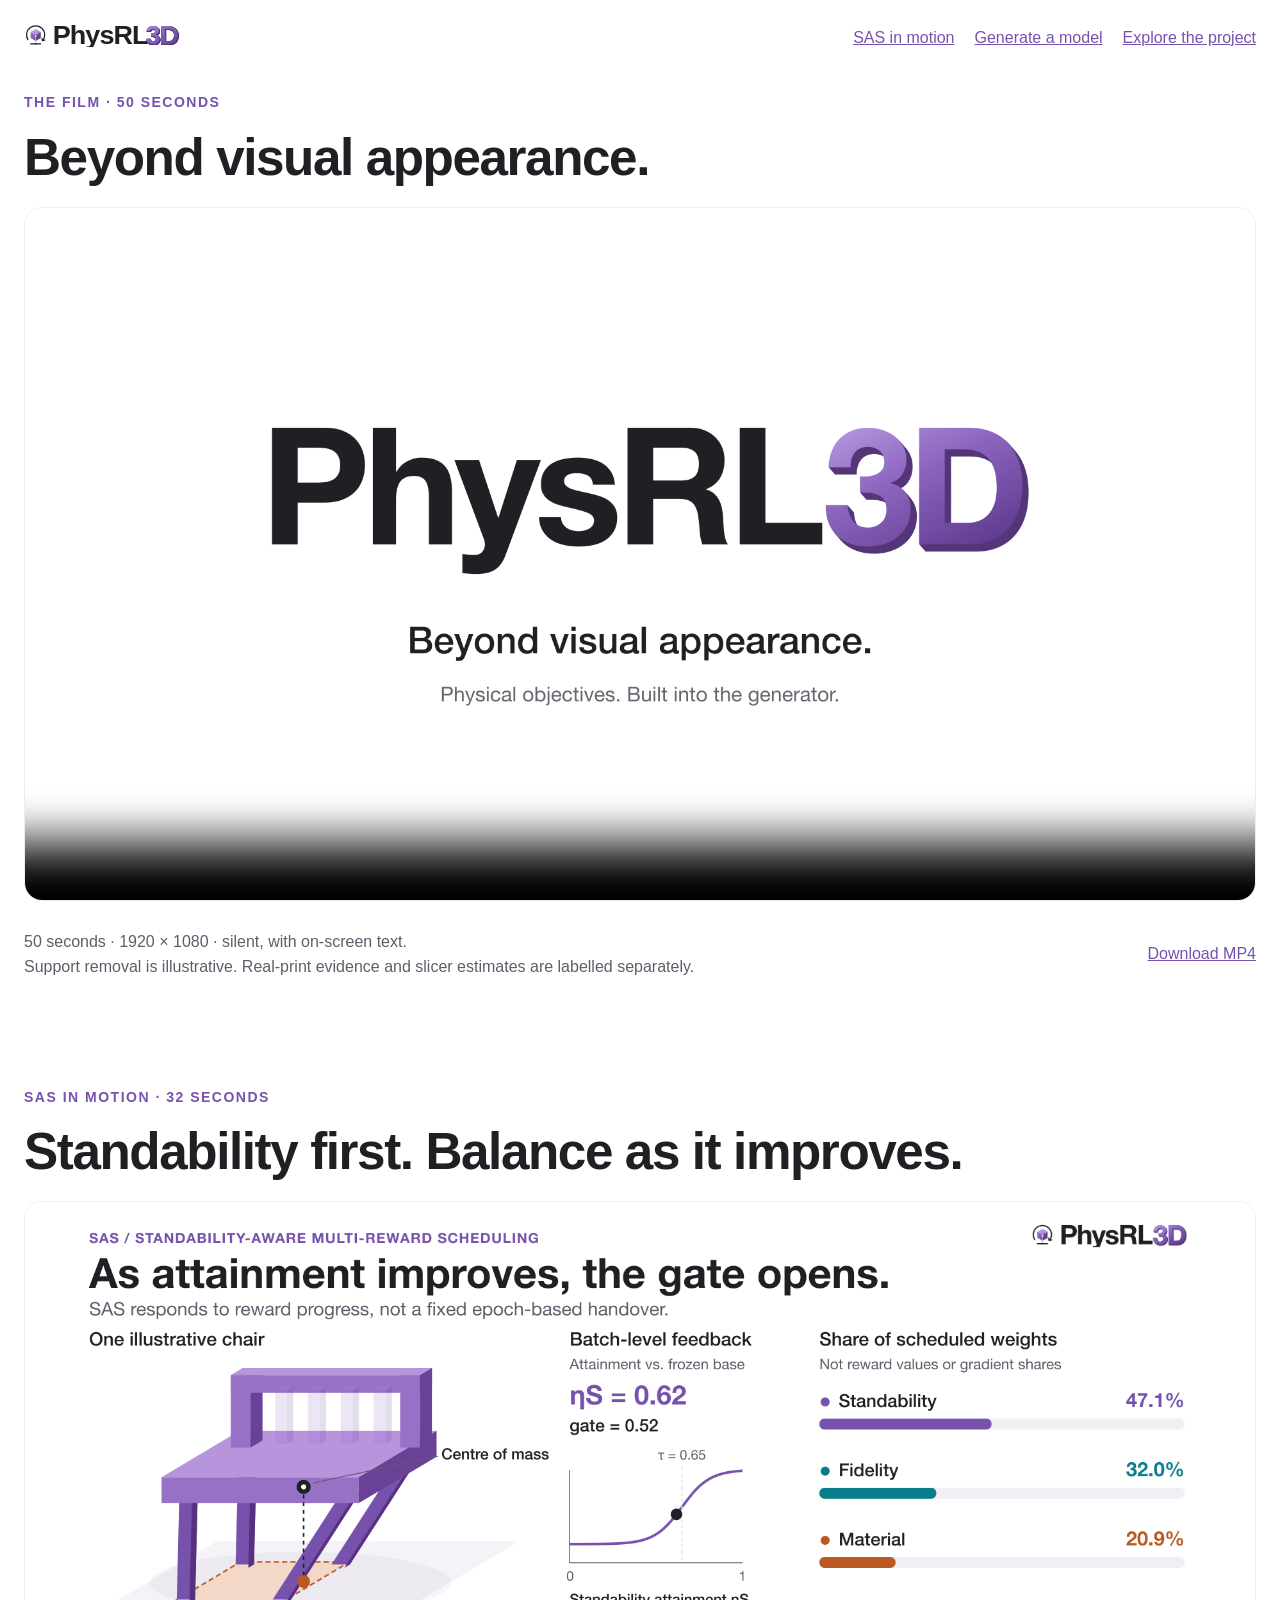
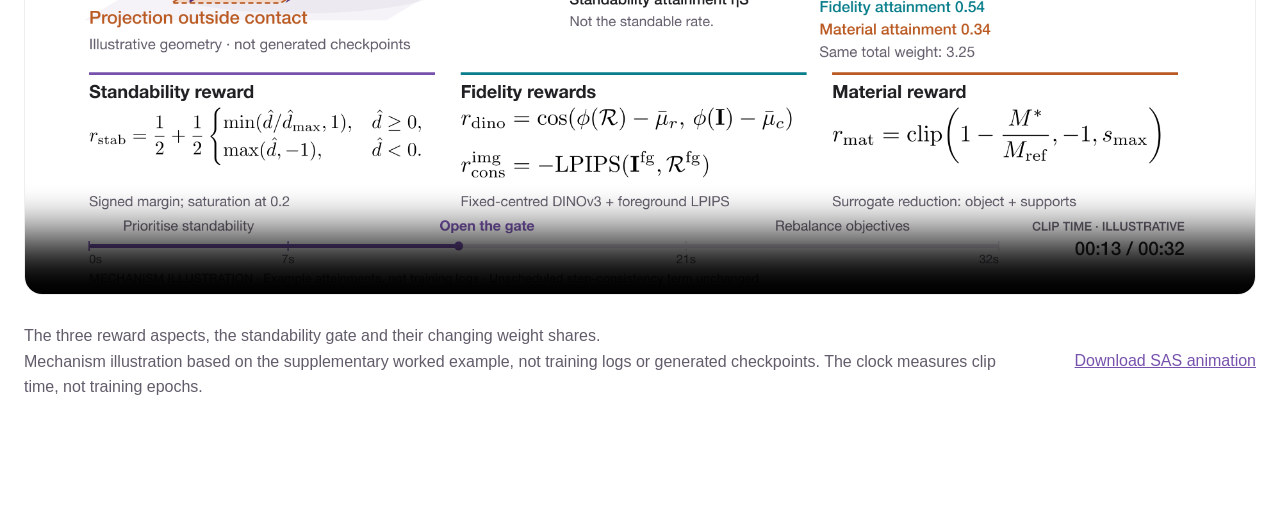
==== film/index.html @ ee090049 "Publish independent PhysRL3D collaborator preview" ====
<!doctype html>
<html lang="en">
<head>
<meta charset="utf-8"><meta name="viewport" content="width=device-width,initial-scale=1"><meta name="robots" content="noindex,nofollow">
<title>PhysRL3D · Films</title>
<link rel="icon" href="../favicon.ico?v=20261120loop1" sizes="any">
<link rel="icon" type="image/svg+xml" href="../static/brand/physrl3d-mark.svg?v=20261120loop1">
<link rel="icon" type="image/png" sizes="32x32" href="../static/brand/favicon-32.png?v=20261120loop1">
<link rel="apple-touch-icon" sizes="180x180" href="../static/brand/favicon-180.png?v=20261120loop1">
<style>*{box-sizing:border-box}html{scroll-behavior:smooth;scroll-padding-top:24px}body{margin:0;padding:24px;background:#fff;color:#202024;font-family:Arial,Helvetica,sans-serif}header,main{max-width:1440px;margin:auto}header{display:flex;align-items:center;justify-content:space-between;gap:24px;margin-bottom:40px}header img{width:160px}nav{display:flex;gap:20px;flex-wrap:wrap}a{color:#7752ad}video{display:block;width:100%;background:#fff;border:1px solid #eee;border-radius:18px}p{font-size:16px;line-height:1.6;color:#625c6a}h1,h2{font-size:clamp(32px,4vw,54px);letter-spacing:-1.4px;margin:12px 0 20px}section{margin-bottom:90px}.eyebrow{font-size:14px;color:#7752ad;letter-spacing:1.5px;font-weight:600}.film-meta{display:flex;justify-content:space-between;align-items:center;gap:24px;flex-wrap:wrap;padding-top:12px}.film-meta p{max-width:1000px}.film-meta a{white-space:nowrap}@media(max-width:600px){header{align-items:flex-start;flex-direction:column}body{padding:20px}section{margin-bottom:60px}}@media(prefers-reduced-motion:reduce){html{scroll-behavior:auto}}</style>
<meta name="referrer" content="no-referrer"></head>
<body>
<header><a href="../"><img src="../static/brand/physrl3d-lockup.svg?v=20261120loop1" alt="PhysRL3D"></a><nav><a href="#sas">SAS in motion</a><a href="../generate/">Generate a model</a><a href="../">Explore the project</a></nav></header>
<main>
<section id="overview"><p class="eyebrow">THE FILM · 50 SECONDS</p><h1>Beyond visual appearance.</h1>
<video controls playsinline preload="metadata" poster="../static/film/poster.png" aria-label="PhysRL3D research film"><source src="../static/film/physrl3d-50s.mp4" type="video/mp4"><track kind="captions" src="../static/film/captions.vtt" srclang="en" label="English" default></video>
<div class="film-meta"><p>50 seconds · 1920 × 1080 · silent, with on-screen text.<br>Support removal is illustrative. Real-print evidence and slicer estimates are labelled separately.</p><a href="../static/film/physrl3d-50s.mp4" download>Download MP4</a></div></section>
<section id="sas"><p class="eyebrow">SAS IN MOTION · 32 SECONDS</p><h2>Standability first. Balance as it improves.</h2>
<video controls playsinline preload="metadata" poster="../static/film/sas-poster.png" aria-label="SAS mechanism illustration with stage labels and a synchronized timeline"><source src="../static/film/sas-32s.mp4" type="video/mp4"><track kind="captions" src="../static/film/sas-captions.vtt" srclang="en" label="English"></video>
<div class="film-meta"><p>The three reward aspects, the standability gate and their changing weight shares.<br>Mechanism illustration based on the supplementary worked example, not training logs or generated checkpoints. The clock measures clip time, not training epochs.</p><a href="../static/film/sas-32s.mp4" download>Download SAS animation</a></div></section>
</main>
</body></html>
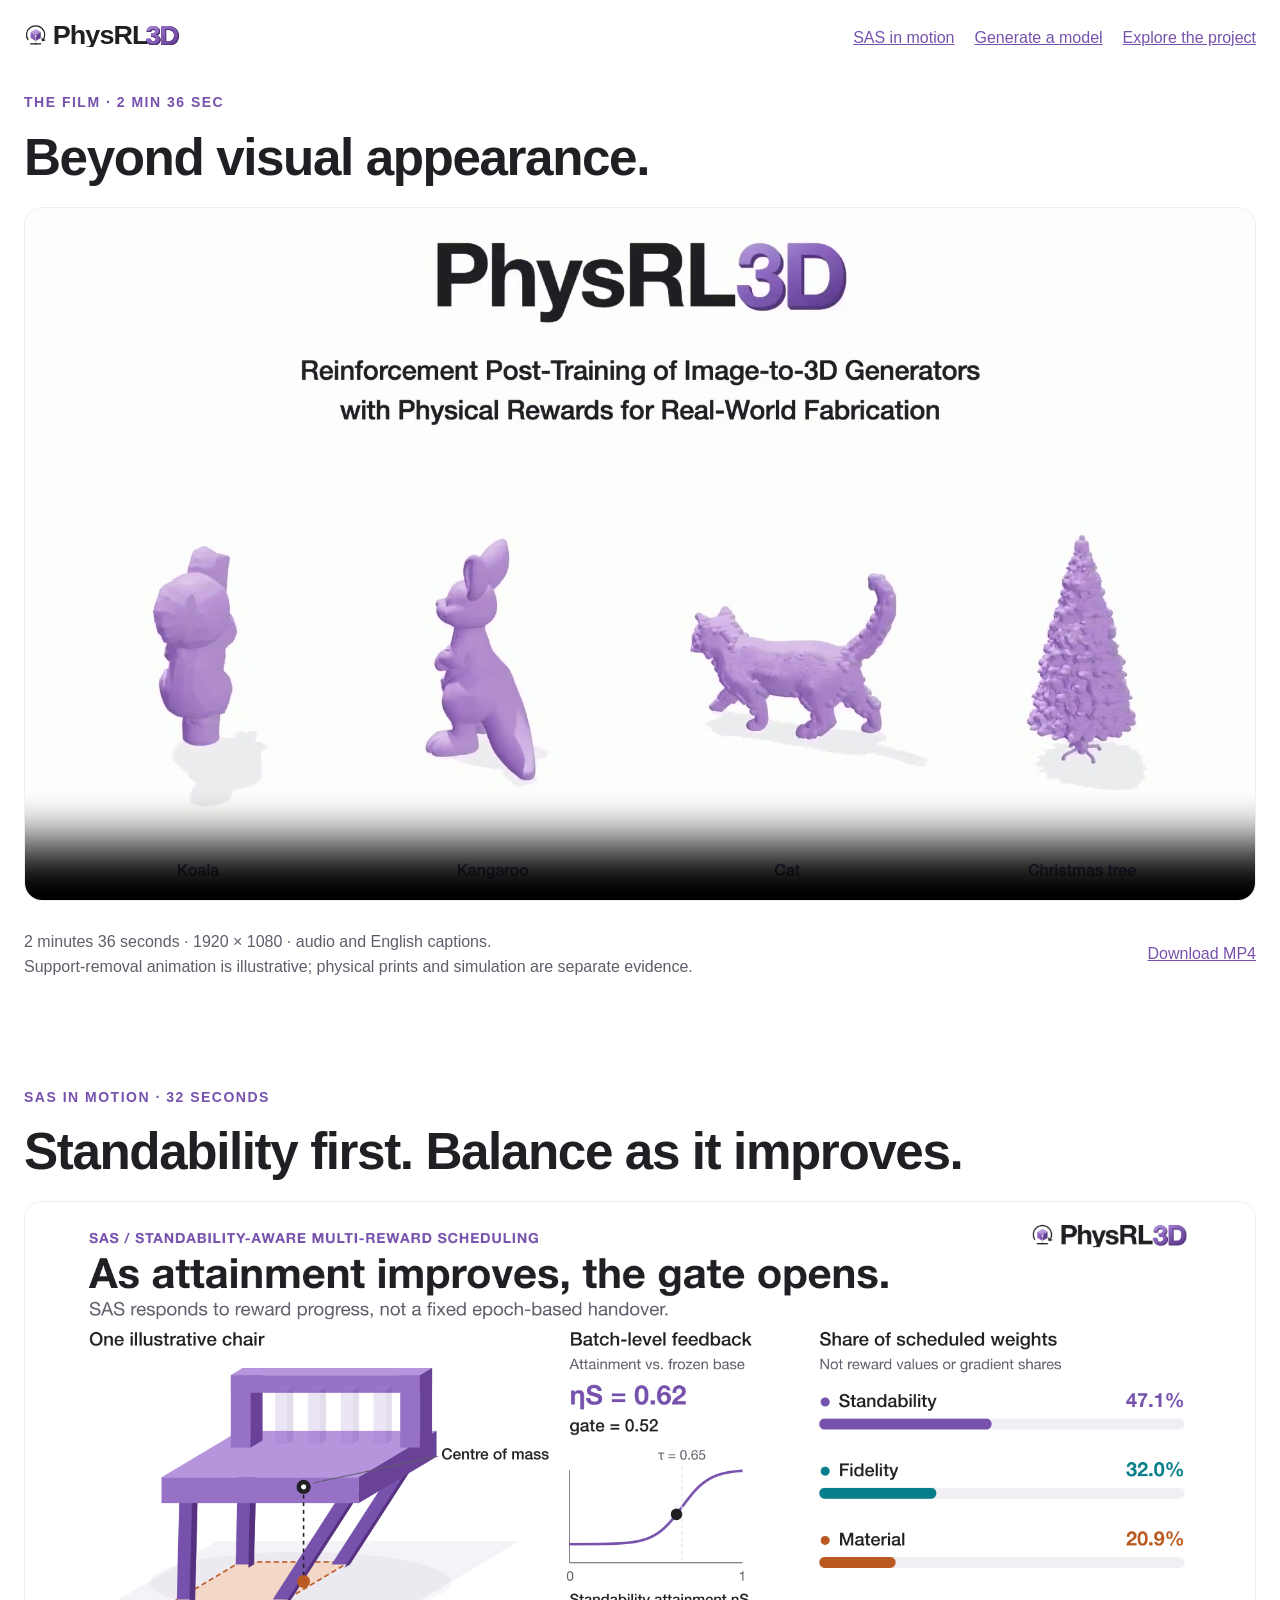
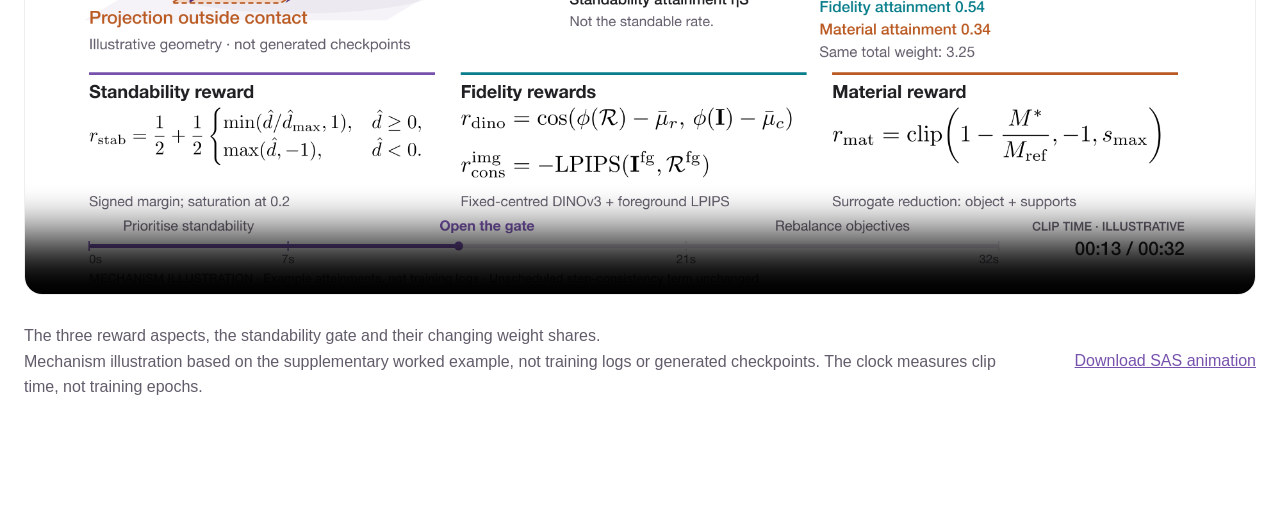
==== commit a396d96d: "Replace primary film with latest supplied project video" ====
--- a/film/index.html
+++ b/film/index.html
@@ -12,9 +12,9 @@
 <body>
 <header><a href="../"><img src="../static/brand/physrl3d-lockup.svg?v=20261120loop1" alt="PhysRL3D"></a><nav><a href="#sas">SAS in motion</a><a href="../generate/">Generate a model</a><a href="../">Explore the project</a></nav></header>
 <main>
-<section id="overview"><p class="eyebrow">THE FILM · 50 SECONDS</p><h1>Beyond visual appearance.</h1>
-<video controls playsinline preload="metadata" poster="../static/film/poster.png" aria-label="PhysRL3D research film"><source src="../static/film/physrl3d-50s.mp4" type="video/mp4"><track kind="captions" src="../static/film/captions.vtt" srclang="en" label="English" default></video>
-<div class="film-meta"><p>50 seconds · 1920 × 1080 · silent, with on-screen text.<br>Support removal is illustrative. Real-print evidence and slicer estimates are labelled separately.</p><a href="../static/film/physrl3d-50s.mp4" download>Download MP4</a></div></section>
+<section id="overview"><p class="eyebrow">THE FILM · 2 MIN 36 SEC</p><h1>Beyond visual appearance.</h1>
+<video controls playsinline preload="metadata" poster="../static/film/PhysRL3D_video-poster.jpg" aria-label="PhysRL3D research video, 2 minutes 36 seconds"><source src="../static/film/PhysRL3D_video.mp4" type="video/mp4"><track kind="captions" src="../static/film/PhysRL3D_video.vtt" srclang="en" label="English" default></video>
+<div class="film-meta"><p>2 minutes 36 seconds · 1920 × 1080 · audio and English captions.<br>Support-removal animation is illustrative; physical prints and simulation are separate evidence.</p><a href="../static/film/PhysRL3D_video.mp4" download>Download MP4</a></div></section>
 <section id="sas"><p class="eyebrow">SAS IN MOTION · 32 SECONDS</p><h2>Standability first. Balance as it improves.</h2>
 <video controls playsinline preload="metadata" poster="../static/film/sas-poster.png" aria-label="SAS mechanism illustration with stage labels and a synchronized timeline"><source src="../static/film/sas-32s.mp4" type="video/mp4"><track kind="captions" src="../static/film/sas-captions.vtt" srclang="en" label="English"></video>
 <div class="film-meta"><p>The three reward aspects, the standability gate and their changing weight shares.<br>Mechanism illustration based on the supplementary worked example, not training logs or generated checkpoints. The clock measures clip time, not training epochs.</p><a href="../static/film/sas-32s.mp4" download>Download SAS animation</a></div></section>
